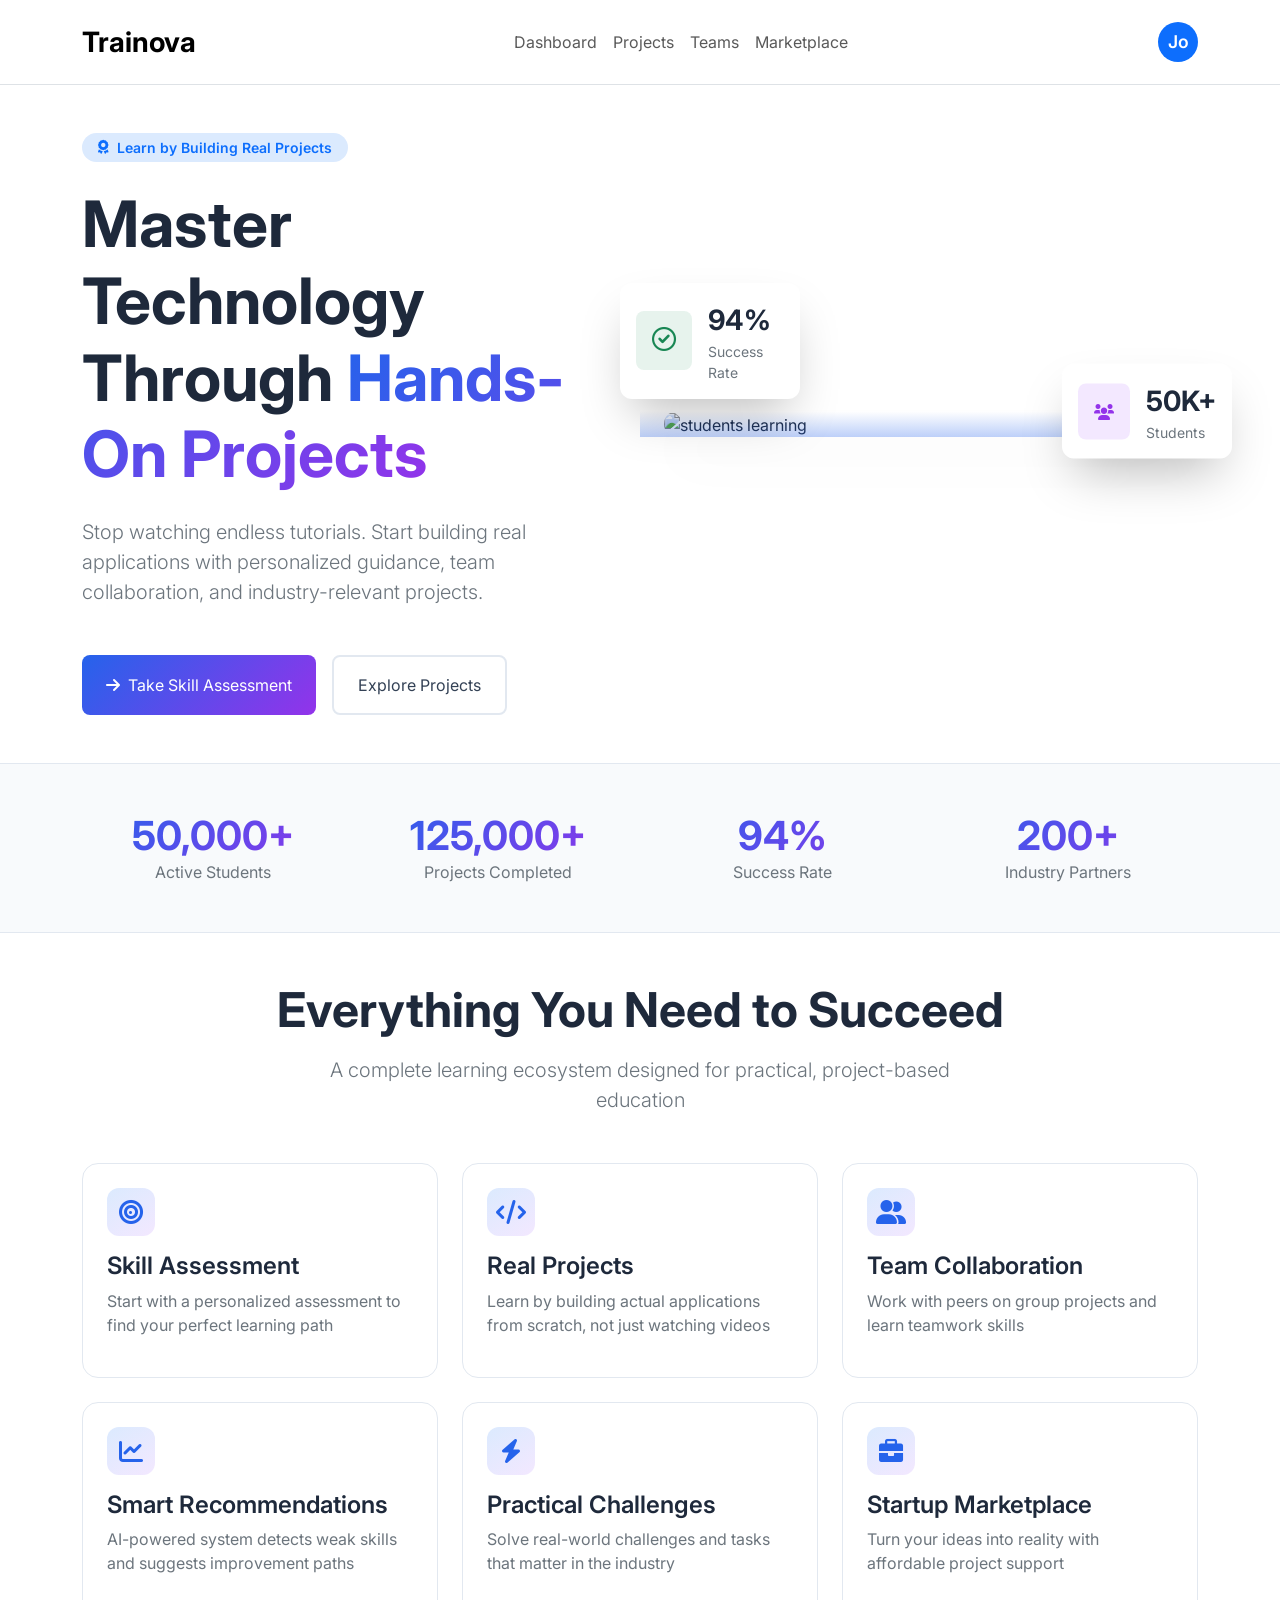
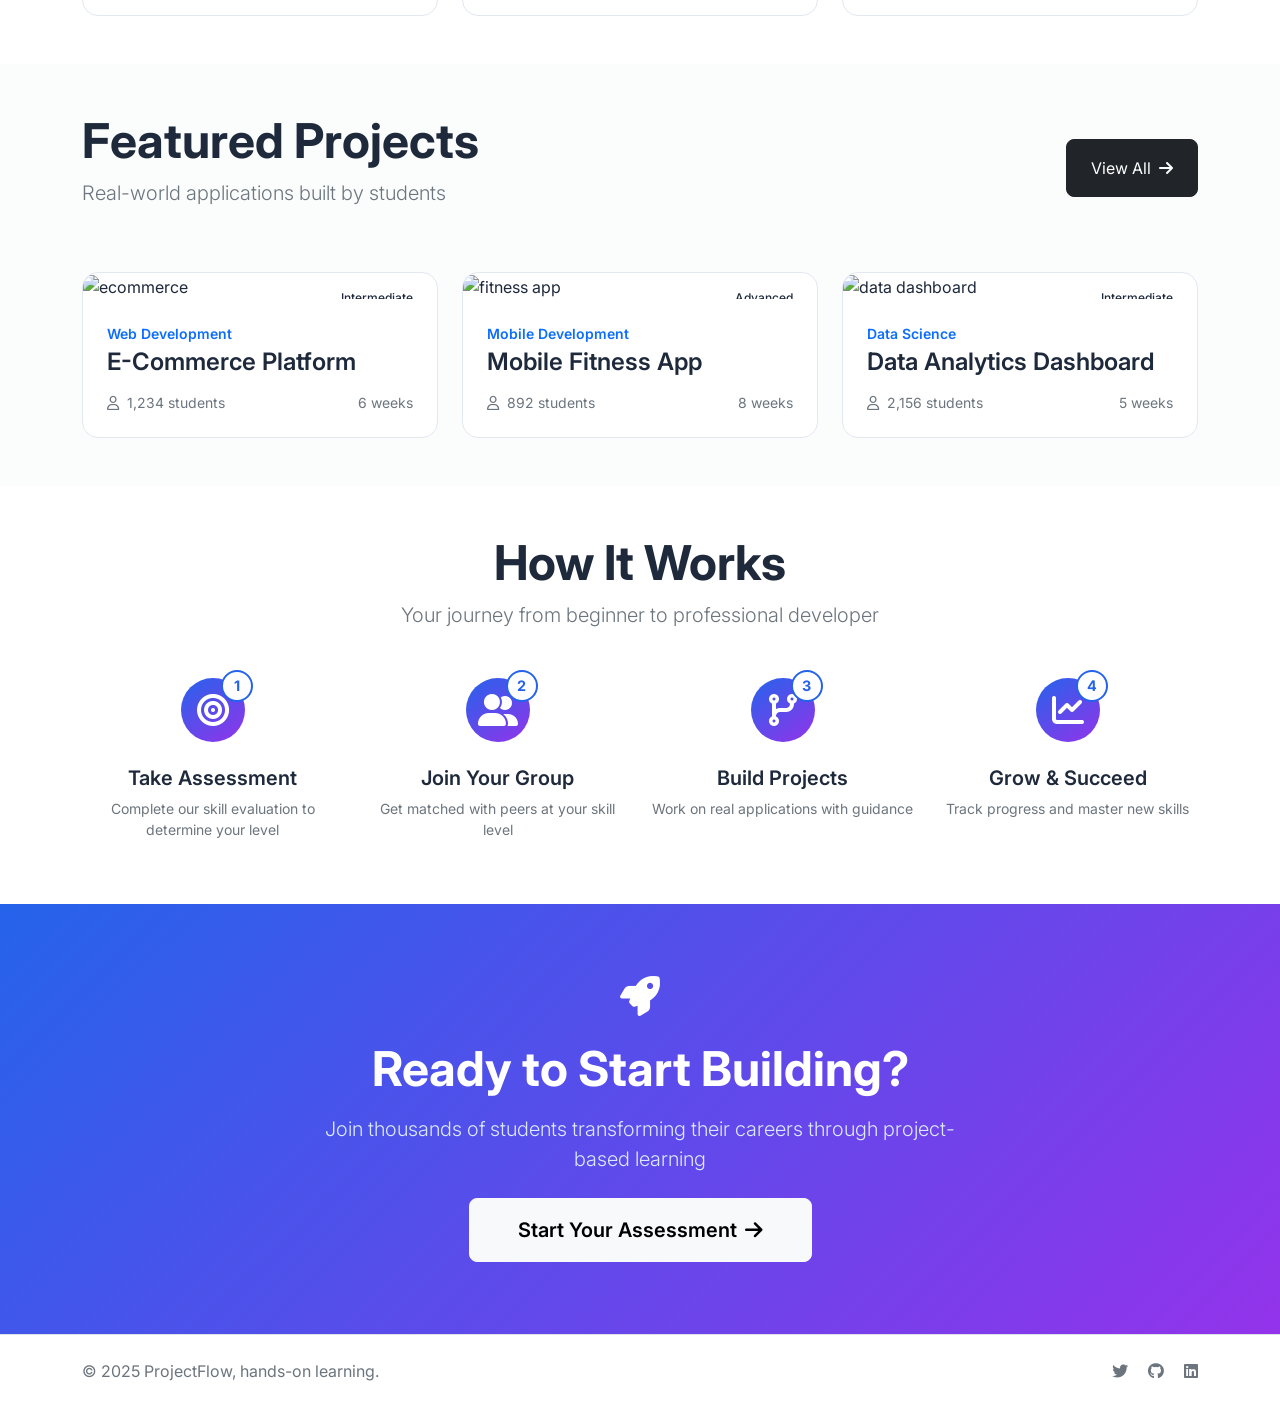
==== index.html @ 9cf28827 "first commit" ====
<!DOCTYPE html>
<html lang="en">

<head>
    <meta charset="UTF-8">
    <meta name="viewport" content="width=device-width, initial-scale=1.0">
    <title>Trainova</title>
    <link href="https://cdn.jsdelivr.net/npm/bootstrap@5.3.0-alpha1/dist/css/bootstrap.min.css" rel="stylesheet">
    <link rel="stylesheet" href="https://cdn.jsdelivr.net/npm/bootstrap-icons@1.11.1/font/bootstrap-icons.css">
    <link rel="stylesheet" href="https://cdnjs.cloudflare.com/ajax/libs/font-awesome/6.0.0-beta3/css/all.min.css">
    <link href="https://fonts.googleapis.com/css2?family=Inter:opsz@14..32&display=swap" rel="stylesheet">
    <link rel="stylesheet" href="style/landingPage.css">
</head>

<body>

<nav class="navbar navbar-expand-lg bg-white border-bottom py-3">
    <div class="container">
        <!-- Left: Brand -->
        <a class="navbar-brand fw-bold fs-3" href="#">
       Trainova
        </a>

        <!-- Toggler for mobile (always visible) -->
        <button class="navbar-toggler" type="button" data-bs-toggle="collapse" data-bs-target="#navbarNav">
            <span class="navbar-toggler-icon"></span>
        </button>

        <!-- Center: Navbar links (collapsible) -->
        <div class="collapse navbar-collapse justify-content-center" id="navbarNav">
            <ul class="navbar-nav">
                <li class="nav-item"><a class="nav-link" href="pages/dashboard.html">Dashboard</a></li>
                <li class="nav-item"><a class="nav-link" href="pages/project.html">Projects</a></li>
                <li class="nav-item"><a class="nav-link" href="pages/team.html">Teams</a></li>
                <li class="nav-item"><a class="nav-link" href="pages/marketplace.html">Marketplace</a></li>
            </ul>
        </div>

        <!-- Right: Circular profile initial OM -->
        <div class="ms-2 d-flex align-items-center">
            <span class="rounded-circle bg-primary text-white d-flex align-items-center justify-content-center fw-semibold" 
                  style="width: 40px; height: 40px; font-size: 1.1rem; cursor: default;">Jo</span>
        </div>
    </div>
</nav>

    <!-- main content (landing page) -->
    <div class="overflow-hidden">

        <!-- HERO SECTION -->
        <section class="py-5 py-lg-6">
            <div class="container">
                <div class="row g-5 align-items-center">
                    <div class="col-lg-6">
                        <div
                            class="d-inline-flex align-items-center gap-2 px-3 py-1 bg-soft-blue text-primary rounded-pill mb-4">
                            <i class="fa-solid fa-award fa-sm"></i>
                            <span class="small fw-semibold">Learn by Building Real Projects</span>
                        </div>
                        <h1 class="display-3 fw-bold mb-4">Master Technology Through <span
                                class="gradient-text">Hands-On Projects</span></h1>
                        <p class="lead text-secondary mb-5">Stop watching endless tutorials. Start building real
                            applications with personalized guidance, team collaboration, and industry-relevant projects.
                        </p>
                        <div class="d-flex flex-wrap gap-3">
                            <a href="#"
                                class="btn btn-gradient py-3 px-4 rounded-3 d-inline-flex align-items-center gap-2">
                                <i class="fa-solid fa-arrow-right"></i> Take Skill Assessment
                            </a>
                            <a href="#"
                                class="btn btn-outline-custom py-3 px-4 rounded-3 d-inline-flex align-items-center gap-2">
                                Explore Projects
                            </a>
                        </div>
                    </div>
                    <div class="col-lg-6 position-relative">
                        <div class="hero-image-wrapper">
                            <img src="https://images.unsplash.com/photo-1759884248009-92c5e957708e?crop=entropy&cs=tinysrgb&fit=max&fm=jpg&ixid=M3w3Nzg4Nzd8MHwxfHNlYXJjaHwxfHxzdHVkZW50cyUyMGxlYXJuaW5nJTIwdGVjaG5vbG9neSUyMGNvZGluZ3xlbnwxfHx8fDE3NzI5NjMyODd8MA&ixlib=rb-4.1.0&q=80&w=1080"
                                alt="students learning" class="img-fluid w-100"
                                style="height: 400px; object-fit: cover;">
                            <div class="position-absolute bottom-0 start-0 w-100 h-100"
                                style="background: linear-gradient(to top, rgba(37,99,235,0.3), transparent);"></div>
                        </div>
                        <!-- floating cards -->
                        <div class="position-absolute bottom-0 start-0 translate-middle-y ms-md-0 ms-2 d-none d-md-block"
                            style="left: -20px!important; bottom: -20px!important;">
                            <div class="floating-card d-flex align-items-center gap-3">
                                <div class="bg-success bg-opacity-10 p-3 rounded-3">
                                    <i class="fa-regular fa-circle-check text-success fs-4"></i>
                                </div>
                                <div>
                                    <div class="fw-bold fs-3">94%</div>
                                    <div class="small text-secondary">Success Rate</div>
                                </div>
                            </div>
                        </div>
                        <div class="position-absolute top-0 end-0 translate-middle-y d-none d-md-block"
                            style="top: 0!important; right: -10px!important;">
                            <div class="floating-card d-flex align-items-center gap-3">
                                <div class="bg-purple bg-opacity-10 p-3 rounded-3" style="background: #f3e8ff;">
                                    <i class="fa-solid fa-users text-purple" style="color: #9333ea;"></i>
                                </div>
                                <div>
                                    <div class="fw-bold fs-3">50K+</div>
                                    <div class="small text-secondary">Students</div>
                                </div>
                            </div>
                        </div>
                    </div>
                </div>
            </div>
        </section>

        <!-- STATS SECTION -->
        <section class="py-5 bg-soft-stats">
            <div class="container">
                <div class="row g-4 text-center">
                    <div class="col-6 col-md-3">
                        <div class="stat-number">50,000+</div>
                        <div class="text-secondary">Active Students</div>
                    </div>
                    <div class="col-6 col-md-3">
                        <div class="stat-number">125,000+</div>
                        <div class="text-secondary">Projects Completed</div>
                    </div>
                    <div class="col-6 col-md-3">
                        <div class="stat-number">94%</div>
                        <div class="text-secondary">Success Rate</div>
                    </div>
                    <div class="col-6 col-md-3">
                        <div class="stat-number">200+</div>
                        <div class="text-secondary">Industry Partners</div>
                    </div>
                </div>
            </div>
        </section>

        <!-- FEATURES SECTION -->
        <section class="py-5">
            <div class="container">
                <div class="text-center mb-5">
                    <h2 class="display-5 fw-bold mb-3">Everything You Need to Succeed</h2>
                    <p class="lead text-secondary mx-auto" style="max-width: 650px;">A complete learning ecosystem
                        designed for practical, project-based education</p>
                </div>
                <div class="row g-4">
                    <!-- feature 1 -->
                    <div class="col-md-6 col-lg-4">
                        <div class="feature-card h-100">
                            <div class="icon-wrapper"><i class="fa-solid fa-bullseye"></i></div>
                            <h4 class="fw-semibold mb-2">Skill Assessment</h4>
                            <p class="text-secondary">Start with a personalized assessment to find your perfect learning
                                path</p>
                        </div>
                    </div>
                    <div class="col-md-6 col-lg-4">
                        <div class="feature-card h-100">
                            <div class="icon-wrapper"><i class="fa-solid fa-code"></i></div>
                            <h4 class="fw-semibold mb-2">Real Projects</h4>
                            <p class="text-secondary">Learn by building actual applications from scratch, not just
                                watching videos</p>
                        </div>
                    </div>
                    <div class="col-md-6 col-lg-4">
                        <div class="feature-card h-100">
                            <div class="icon-wrapper"><i class="fa-solid fa-user-group"></i></div>
                            <h4 class="fw-semibold mb-2">Team Collaboration</h4>
                            <p class="text-secondary">Work with peers on group projects and learn teamwork skills</p>
                        </div>
                    </div>
                    <div class="col-md-6 col-lg-4">
                        <div class="feature-card h-100">
                            <div class="icon-wrapper"><i class="fa-solid fa-chart-line"></i></div>
                            <h4 class="fw-semibold mb-2">Smart Recommendations</h4>
                            <p class="text-secondary">AI-powered system detects weak skills and suggests improvement
                                paths</p>
                        </div>
                    </div>
                    <div class="col-md-6 col-lg-4">
                        <div class="feature-card h-100">
                            <div class="icon-wrapper"><i class="fa-solid fa-bolt"></i></div>
                            <h4 class="fw-semibold mb-2">Practical Challenges</h4>
                            <p class="text-secondary">Solve real-world challenges and tasks that matter in the industry
                            </p>
                        </div>
                    </div>
                    <div class="col-md-6 col-lg-4">
                        <div class="feature-card h-100">
                            <div class="icon-wrapper"><i class="fa-solid fa-briefcase"></i></div>
                            <h4 class="fw-semibold mb-2">Startup Marketplace</h4>
                            <p class="text-secondary">Turn your ideas into reality with affordable project support</p>
                        </div>
                    </div>
                </div>
            </div>
        </section>

        <!-- FEATURED PROJECTS -->
        <section class="py-5 bg-light bg-opacity-50">
            <div class="container">
                <div class="d-flex flex-wrap align-items-center justify-content-between mb-5">
                    <div>
                        <h2 class="display-5 fw-bold">Featured Projects</h2>
                        <p class="lead text-secondary">Real-world applications built by students</p>
                    </div>
                    <a href="#"
                        class="btn btn-dark rounded-3 d-none d-md-inline-flex align-items-center gap-2 px-4 py-3">
                        View All <i class="fa-solid fa-arrow-right"></i>
                    </a>
                </div>
                <div class="row g-4">
                    <!-- project 1 -->
                    <div class="col-md-4">
                        <div class="project-card">
                            <div class="position-relative overflow-hidden">
                                <img src="https://images.unsplash.com/photo-1627634771121-fa3db5779f60?crop=entropy&cs=tinysrgb&fit=max&fm=jpg&ixid=M3w3Nzg4Nzd8MHwxfHNlYXJjaHwxfHx3ZWIlMjBkZXZlbG9wbWVudCUyMHByb2plY3R8ZW58MXx8fHwxNzcyOTU2MDE5fDA&ixlib=rb-4.1.0&q=80&w=1080"
                                    class="project-img w-100" alt="ecommerce">
                                <span class="level-badge">Intermediate</span>
                            </div>
                            <div class="p-4">
                                <div class="text-primary small fw-semibold mb-1">Web Development</div>
                                <h4 class="fw-semibold">E-Commerce Platform</h4>
                                <div class="d-flex justify-content-between text-secondary small mt-3">
                                    <span><i class="fa-regular fa-user me-1"></i> 1,234 students</span>
                                    <span>6 weeks</span>
                                </div>
                            </div>
                        </div>
                    </div>
                    <!-- project 2 -->
                    <div class="col-md-4">
                        <div class="project-card">
                            <div class="position-relative overflow-hidden">
                                <img src="https://images.unsplash.com/photo-1633250391894-397930e3f5f2?crop=entropy&cs=tinysrgb&fit=max&fm=jpg&ixid=M3w3Nzg4Nzd8MHwxfHNlYXJjaHwxfHxtb2JpbGUlMjBhcHAlMjBkZXZlbG9wbWVudHxlbnwxfHx8fDE3NzI4OTg1NTV8MA&ixlib=rb-4.1.0&q=80&w=1080"
                                    class="project-img w-100" alt="fitness app">
                                <span class="level-badge">Advanced</span>
                            </div>
                            <div class="p-4">
                                <div class="text-primary small fw-semibold mb-1">Mobile Development</div>
                                <h4 class="fw-semibold">Mobile Fitness App</h4>
                                <div class="d-flex justify-content-between text-secondary small mt-3">
                                    <span><i class="fa-regular fa-user me-1"></i> 892 students</span>
                                    <span>8 weeks</span>
                                </div>
                            </div>
                        </div>
                    </div>
                    <!-- project 3 -->
                    <div class="col-md-4">
                        <div class="project-card">
                            <div class="position-relative overflow-hidden">
                                <img src="https://images.unsplash.com/photo-1666875753105-c63a6f3bdc86?crop=entropy&cs=tinysrgb&fit=max&fm=jpg&ixid=M3w3Nzg4Nzd8MHwxfHNlYXJjaHwxfHxkYXRhJTIwc2NpZW5jZSUyMGFuYWx5dGljc3xlbnwxfHx8fDE3NzI4OTQ1MjN8MA&ixlib=rb-4.1.0&q=80&w=1080"
                                    class="project-img w-100" alt="data dashboard">
                                <span class="level-badge">Intermediate</span>
                            </div>
                            <div class="p-4">
                                <div class="text-primary small fw-semibold mb-1">Data Science</div>
                                <h4 class="fw-semibold">Data Analytics Dashboard</h4>
                                <div class="d-flex justify-content-between text-secondary small mt-3">
                                    <span><i class="fa-regular fa-user me-1"></i> 2,156 students</span>
                                    <span>5 weeks</span>
                                </div>
                            </div>
                        </div>
                    </div>
                </div>
                <!-- mobile view all button -->
                <div class="text-center mt-4 d-md-none">
                    <a href="#" class="btn btn-dark rounded-3 px-5 py-2">View All</a>
                </div>
            </div>
        </section>

        <!-- HOW IT WORKS -->
        <section class="py-5">
            <div class="container">
                <div class="text-center mb-5">
                    <h2 class="display-5 fw-bold">How It Works</h2>
                    <p class="lead text-secondary">Your journey from beginner to professional developer</p>
                </div>
                <div class="row g-4">
                    <!-- step 1 -->
                    <div class="col-md-3 text-center">
                        <div class="step-circle">
                            <i class="fa-solid fa-bullseye text-white fs-2"></i>
                            <div class="step-number">1</div>
                        </div>
                        <h5 class="fw-semibold">Take Assessment</h5>
                        <p class="text-secondary small">Complete our skill evaluation to determine your level</p>
                    </div>
                    <div class="col-md-3 text-center">
                        <div class="step-circle">
                            <i class="fa-solid fa-user-group text-white fs-2"></i>
                            <div class="step-number">2</div>
                        </div>
                        <h5 class="fw-semibold">Join Your Group</h5>
                        <p class="text-secondary small">Get matched with peers at your skill level</p>
                    </div>
                    <div class="col-md-3 text-center">
                        <div class="step-circle">
                            <i class="fa-solid fa-code-branch text-white fs-2"></i>
                            <div class="step-number">3</div>
                        </div>
                        <h5 class="fw-semibold">Build Projects</h5>
                        <p class="text-secondary small">Work on real applications with guidance</p>
                    </div>
                    <div class="col-md-3 text-center">
                        <div class="step-circle">
                            <i class="fa-solid fa-chart-line text-white fs-2"></i>
                            <div class="step-number">4</div>
                        </div>
                        <h5 class="fw-semibold">Grow & Succeed</h5>
                        <p class="text-secondary small">Track progress and master new skills</p>
                    </div>
                </div>
            </div>
        </section>

        <!-- CTA SECTION -->
        <section class="py-5 cta-gradient">
            <div class="container text-center text-white py-4">
                <i class="fa-solid fa-rocket fs-1 mb-4"></i>
                <h2 class="display-5 fw-bold mb-3">Ready to Start Building?</h2>
                <p class="lead text-blue-100 mb-4 mx-auto" style="max-width: 650px;">Join thousands of students
                    transforming their careers through project-based learning</p>
                <a href="#"
                    class="btn btn-light rounded-3 py-3 px-5 d-inline-flex align-items-center gap-2 fs-5 fw-semibold">
                    Start Your Assessment <i class="fa-solid fa-arrow-right"></i>
                </a>
            </div>
        </section>
    </div>

    <!-- simple footer -->
    <footer class="bg-white border-top py-4">
        <div class="container d-flex flex-wrap justify-content-between align-items-center">
            <span class="text-secondary">© 2025 ProjectFlow, hands-on learning.</span>
            <span class="text-secondary">
                <i class="fa-brands fa-twitter ms-3"></i>
                <i class="fa-brands fa-github ms-3"></i>
                <i class="fa-brands fa-linkedin ms-3"></i>
            </span>
        </div>
    </footer>

    <!-- Bootstrap JS for toggler etc (optional) -->
    <script src="https://cdn.jsdelivr.net/npm/bootstrap@5.3.0-alpha1/dist/js/bootstrap.bundle.min.js"></script>
</body>

</html>
---- style/landingPage.css ----
* {
      font-family: 'Inter', system-ui, -apple-system, 'Segoe UI', Roboto, sans-serif;
    }
    body {
      background-color: #ffffff;
      color: #1e293b;
    }
    /* gradient text utility */
    .gradient-text {
      background: linear-gradient(135deg, #2563eb, #9333ea);
      -webkit-background-clip: text;
      -webkit-text-fill-color: transparent;
      background-clip: text;
    }
    .bg-soft-blue {
      background-color: #dbeafe;
    }
    .btn-gradient {
      background: linear-gradient(135deg, #2563eb, #9333ea);
      border: none;
      color: white;
      transition: all 0.2s ease;
    }
    .btn-gradient:hover {
      background: linear-gradient(135deg, #1d4ed8, #7e22ce);
      box-shadow: 0 20px 25px -5px rgba(37, 99, 235, 0.3), 0 8px 10px -6px rgba(147, 51, 234, 0.3);
      color: white;
    }
    .btn-outline-custom {
      border: 2px solid #e2e8f0;
      background: white;
      color: #334155;
    }
    .btn-outline-custom:hover {
      border-color: #93c5fd;
      background: white;
      box-shadow: 0 10px 15px -3px rgba(0,0,0,0.1);
    }
    .feature-card {
      background: white;
      border: 1px solid #e2e8f0;
      border-radius: 1rem;
      padding: 1.5rem;
      transition: all 0.2s;
    }
    .feature-card:hover {
      box-shadow: 0 20px 25px -5px rgba(0,0,0,0.1), 0 8px 10px -6px rgba(0,0,0,0.02);
      border-color: #b3d9ff;
    }
    .icon-wrapper {
      width: 3rem;
      height: 3rem;
      background: linear-gradient(145deg, #dbeafe, #f3e8ff);
      border-radius: 0.75rem;
      display: flex;
      align-items: center;
      justify-content: center;
      margin-bottom: 1rem;
      transition: transform 0.15s;
    }
    .feature-card:hover .icon-wrapper {
      transform: scale(1.1);
    }
    .icon-wrapper i {
      font-size: 1.5rem;
      color: #2563eb;
    }
    .stat-number {
      font-size: 2.5rem;
      font-weight: 700;
      background: linear-gradient(135deg, #2563eb, #9333ea);
      -webkit-background-clip: text;
      -webkit-text-fill-color: transparent;
      background-clip: text;
      line-height: 1.2;
    }
    .floating-card {
      background: white;
      border-radius: 0.75rem;
      padding: 1rem;
      box-shadow: 0 25px 50px -12px rgba(0,0,0,0.25);
      max-width: 180px;
    }
    .project-card {
      border-radius: 1rem;
      overflow: hidden;
      border: 1px solid #e2e8f0;
      background: white;
      transition: box-shadow 0.2s;
    }
    .project-card:hover {
      box-shadow: 0 25px 50px -12px rgba(0,0,0,0.25);
    }
    .project-img {
      height: 200px;
      object-fit: cover;
      transition: transform 0.3s;
    }
    .project-card:hover .project-img {
      transform: scale(1.05);
    }
    .level-badge {
      position: absolute;
      top: 12px;
      right: 12px;
      background: rgba(255,255,255,0.9);
      backdrop-filter: blur(4px);
      padding: 0.25rem 0.75rem;
      border-radius: 9999px;
      font-size: 0.75rem;
      font-weight: 500;
      color: #1e293b;
    }
    .step-circle {
      width: 4rem;
      height: 4rem;
      background: linear-gradient(145deg, #2563eb, #9333ea);
      border-radius: 50%;
      display: flex;
      align-items: center;
      justify-content: center;
      margin: 0 auto 1.5rem;
      position: relative;
    }
    .step-number {
      position: absolute;
      top: -8px;
      right: -8px;
      width: 2rem;
      height: 2rem;
      background: white;
      border: 2px solid #2563eb;
      border-radius: 50%;
      display: flex;
      align-items: center;
      justify-content: center;
      font-weight: 700;
      font-size: 0.9rem;
      color: #2563eb;
    }
    .bg-glass {
      background-color: rgba(255,255,255,0.5);
      backdrop-filter: blur(4px);
    }
    /* custom container spacing */
    section { padding: 5rem 0; }
    @media (max-width: 768px) { section { padding: 3rem 0; } }
    .bg-soft-stats {
      background-color: #f8fafc;
      border-top: 1px solid #e2e8f0;
      border-bottom: 1px solid #e2e8f0;
    }
    .cta-gradient {
      background: linear-gradient(135deg, #2563eb, #9333ea);
    }
    .text-blue-100 { color: #dbeafe; }
    .hero-image-wrapper {
      border-radius: 1.5rem;
      overflow: hidden;
      box-shadow: 0 25px 50px -12px rgba(0,0,0,0.25);
    }
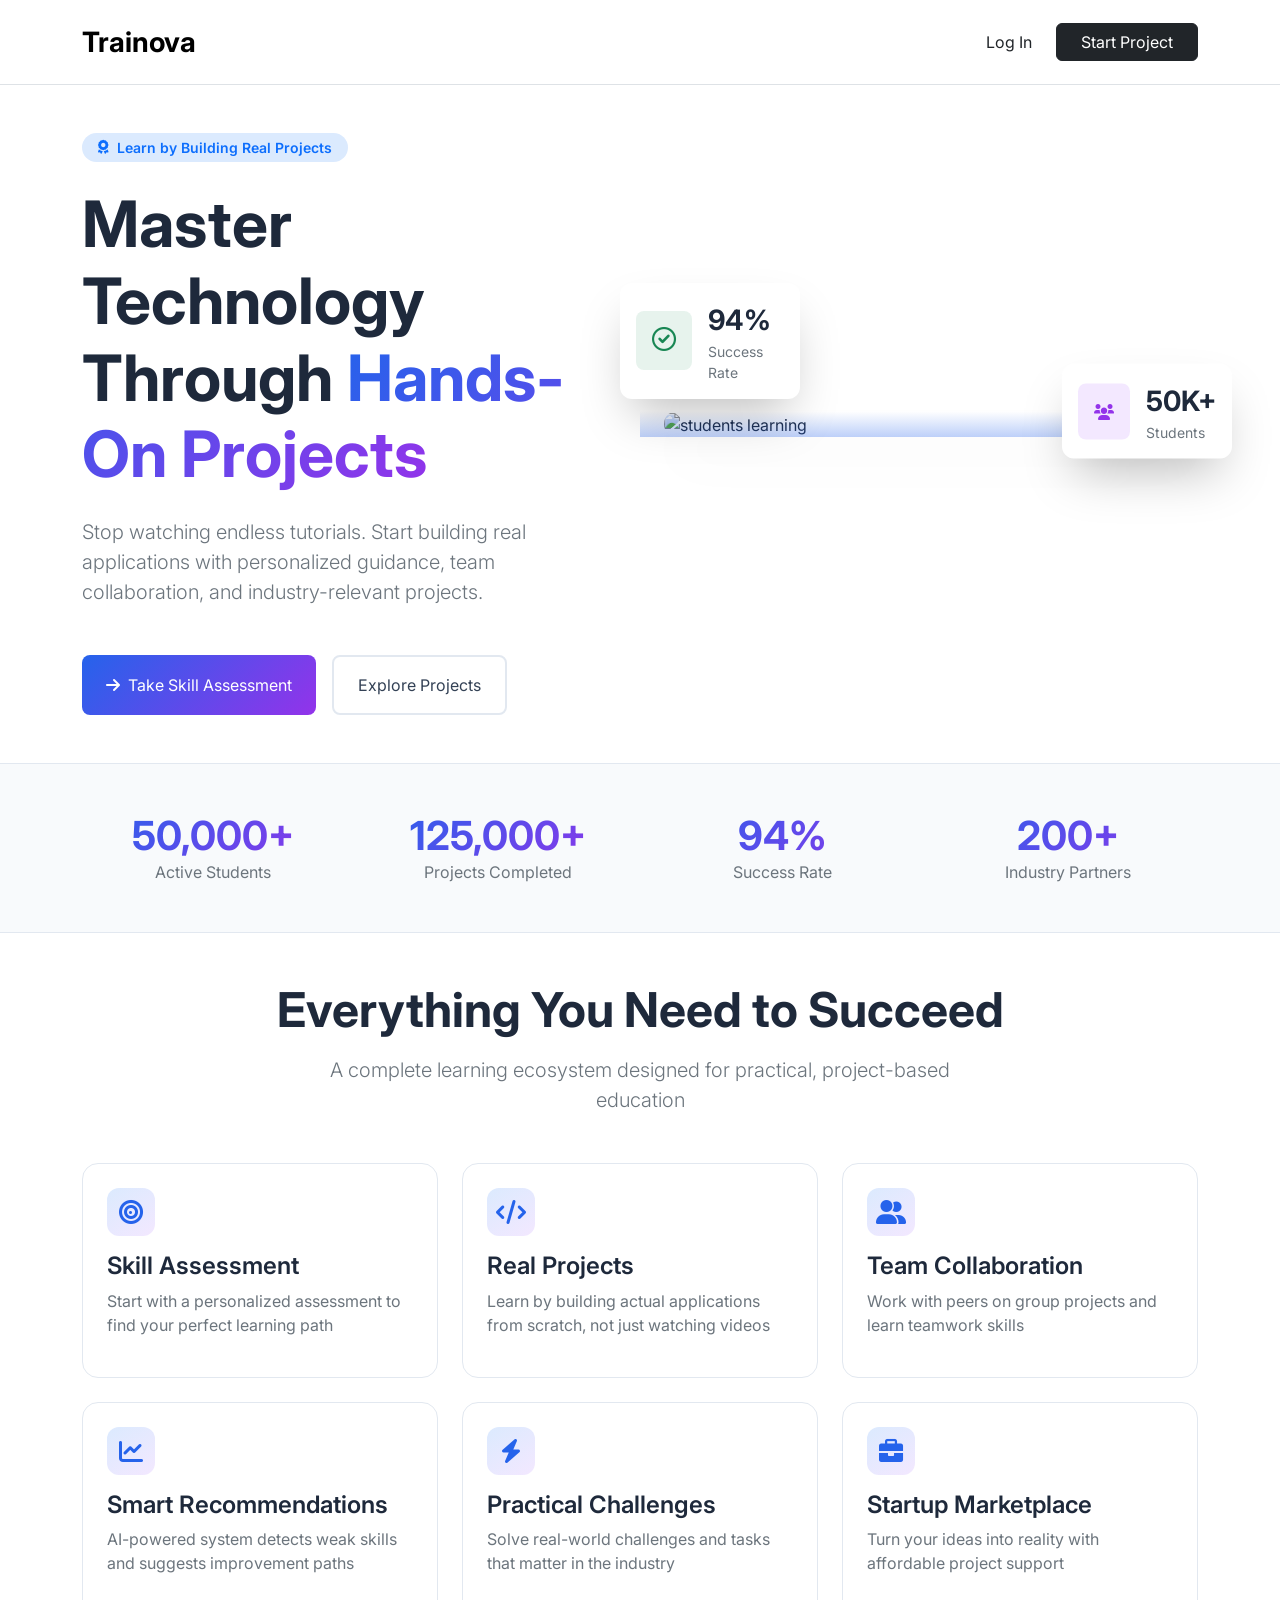
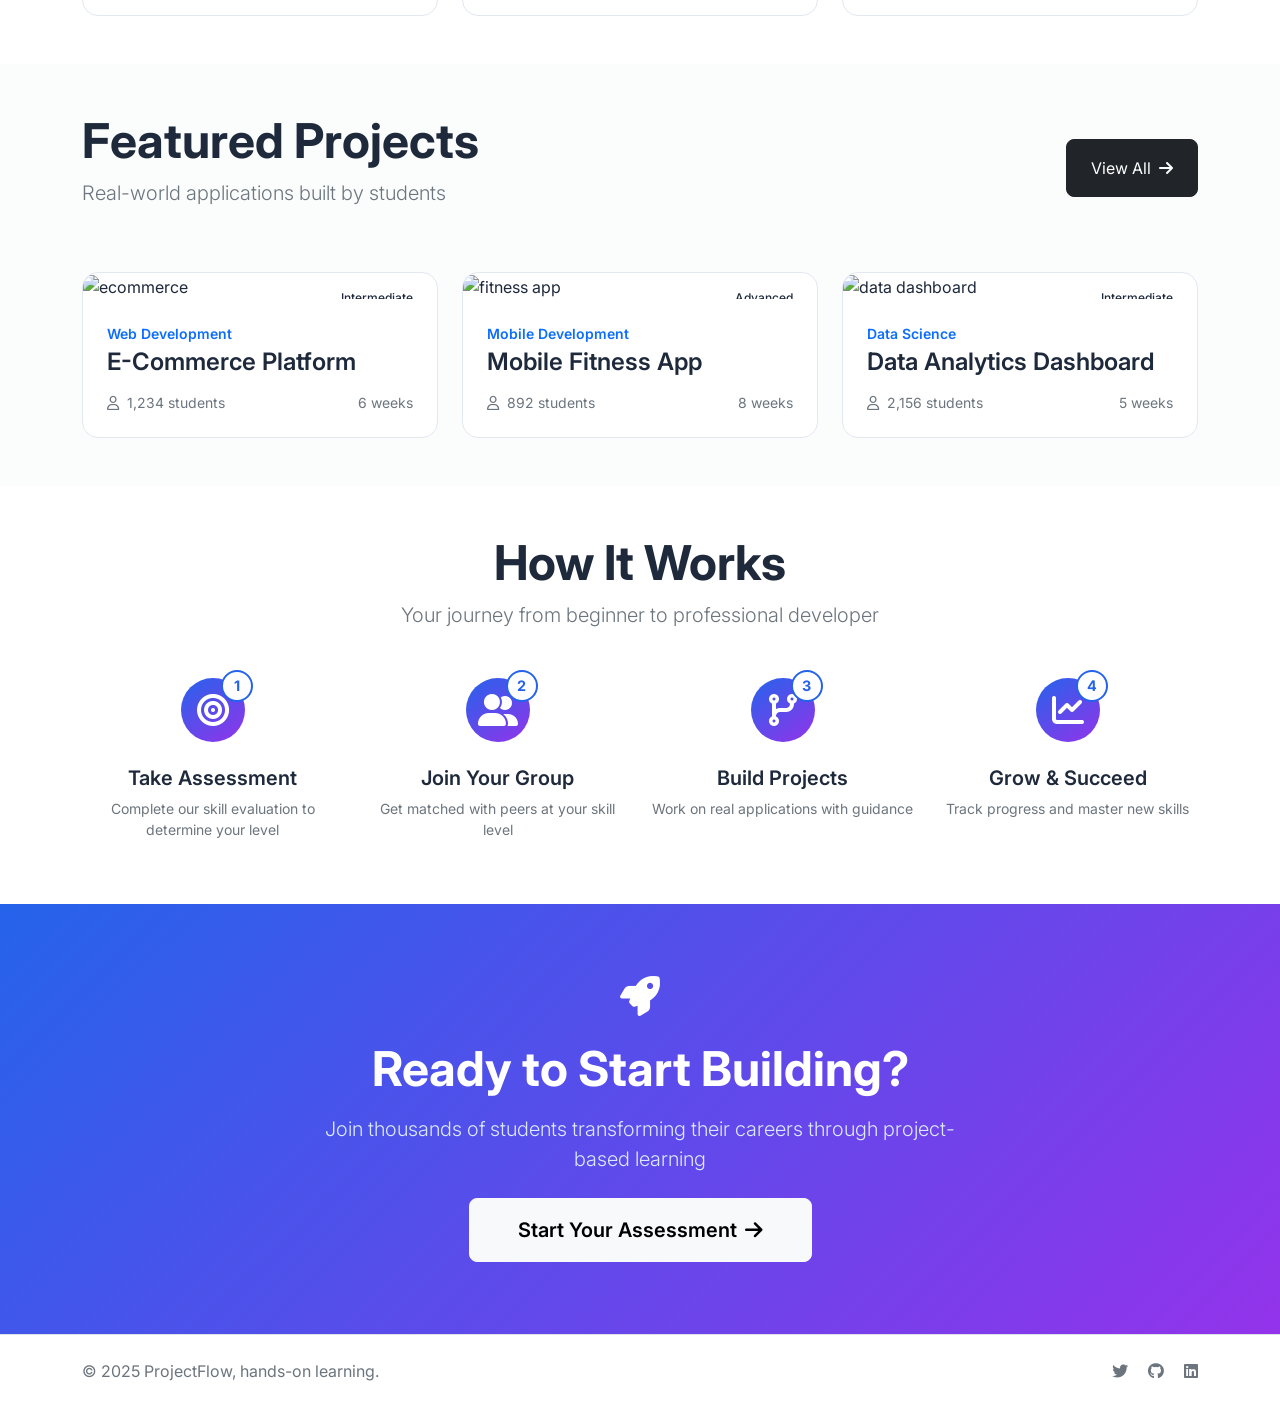
==== commit 009a998e: "update project" ====
--- a/index.html
+++ b/index.html
@@ -13,33 +13,21 @@
 </head>
 
 <body>
-
 <nav class="navbar navbar-expand-lg bg-white border-bottom py-3">
     <div class="container">
-        <!-- Left: Brand -->
-        <a class="navbar-brand fw-bold fs-3" href="#">
-       Trainova
+        <a class="navbar-brand fw-bold fs-3" href="index.html">
+            Trainova
         </a>
 
-        <!-- Toggler for mobile (always visible) -->
         <button class="navbar-toggler" type="button" data-bs-toggle="collapse" data-bs-target="#navbarNav">
             <span class="navbar-toggler-icon"></span>
         </button>
 
-        <!-- Center: Navbar links (collapsible) -->
-        <div class="collapse navbar-collapse justify-content-center" id="navbarNav">
-            <ul class="navbar-nav">
-                <li class="nav-item"><a class="nav-link" href="pages/dashboard.html">Dashboard</a></li>
-                <li class="nav-item"><a class="nav-link" href="pages/project.html">Projects</a></li>
-                <li class="nav-item"><a class="nav-link" href="pages/team.html">Teams</a></li>
-                <li class="nav-item"><a class="nav-link" href="pages/marketplace.html">Marketplace</a></li>
-            </ul>
-        </div>
-
-        <!-- Right: Circular profile initial OM -->
-        <div class="ms-2 d-flex align-items-center">
-            <span class="rounded-circle bg-primary text-white d-flex align-items-center justify-content-center fw-semibold" 
-                  style="width: 40px; height: 40px; font-size: 1.1rem; cursor: default;">Jo</span>
+        <div class="collapse navbar-collapse" id="navbarNav">
+            <div class="ms-auto d-flex gap-4 align-items-center">
+                <a href="pages/login.html" class="text-decoration-none text-dark">Log In</a>
+                <a href="pages/assessment.html" class="btn btn-dark px-4">Start Project</a>
+            </div>
         </div>
     </div>
 </nav>
--- a/style/landingPage.css
+++ b/style/landingPage.css
@@ -1,41 +1,48 @@
     * {
       font-family: 'Inter', system-ui, -apple-system, 'Segoe UI', Roboto, sans-serif;
     }
+
     body {
       background-color: #ffffff;
       color: #1e293b;
     }
-    /* gradient text utility */
+
     .gradient-text {
       background: linear-gradient(135deg, #2563eb, #9333ea);
       -webkit-background-clip: text;
       -webkit-text-fill-color: transparent;
       background-clip: text;
     }
+
     .bg-soft-blue {
       background-color: #dbeafe;
     }
+
     .btn-gradient {
       background: linear-gradient(135deg, #2563eb, #9333ea);
       border: none;
       color: white;
       transition: all 0.2s ease;
     }
+
     .btn-gradient:hover {
       background: linear-gradient(135deg, #1d4ed8, #7e22ce);
       box-shadow: 0 20px 25px -5px rgba(37, 99, 235, 0.3), 0 8px 10px -6px rgba(147, 51, 234, 0.3);
       color: white;
     }
+
     .btn-outline-custom {
       border: 2px solid #e2e8f0;
       background: white;
       color: #334155;
     }
+
     .btn-outline-custom:hover {
       border-color: #93c5fd;
       background: white;
-      box-shadow: 0 10px 15px -3px rgba(0,0,0,0.1);
+      box-shadow: 0 10px 15px -3px rgba(0, 0, 0, 0.1);
     }
+
     .feature-card {
       background: white;
       border: 1px solid #e2e8f0;
@@ -43,10 +50,12 @@
       padding: 1.5rem;
       transition: all 0.2s;
     }
+
     .feature-card:hover {
-      box-shadow: 0 20px 25px -5px rgba(0,0,0,0.1), 0 8px 10px -6px rgba(0,0,0,0.02);
+      box-shadow: 0 20px 25px -5px rgba(0, 0, 0, 0.1), 0 8px 10px -6px rgba(0, 0, 0, 0.02);
       border-color: #b3d9ff;
     }
+
     .icon-wrapper {
       width: 3rem;
       height: 3rem;
@@ -58,13 +67,16 @@
       margin-bottom: 1rem;
       transition: transform 0.15s;
     }
+
     .feature-card:hover .icon-wrapper {
       transform: scale(1.1);
     }
+
     .icon-wrapper i {
       font-size: 1.5rem;
       color: #2563eb;
     }
+
     .stat-number {
       font-size: 2.5rem;
       font-weight: 700;
@@ -74,13 +86,15 @@
       background-clip: text;
       line-height: 1.2;
     }
+
     .floating-card {
       background: white;
       border-radius: 0.75rem;
       padding: 1rem;
-      box-shadow: 0 25px 50px -12px rgba(0,0,0,0.25);
+      box-shadow: 0 25px 50px -12px rgba(0, 0, 0, 0.25);
       max-width: 180px;
     }
+
     .project-card {
       border-radius: 1rem;
       overflow: hidden;
@@ -88,22 +102,26 @@
       background: white;
       transition: box-shadow 0.2s;
     }
+
     .project-card:hover {
-      box-shadow: 0 25px 50px -12px rgba(0,0,0,0.25);
+      box-shadow: 0 25px 50px -12px rgba(0, 0, 0, 0.25);
     }
+
     .project-img {
       height: 200px;
       object-fit: cover;
       transition: transform 0.3s;
     }
+
     .project-card:hover .project-img {
       transform: scale(1.05);
     }
+
     .level-badge {
       position: absolute;
       top: 12px;
       right: 12px;
-      background: rgba(255,255,255,0.9);
+      background: rgba(255, 255, 255, 0.9);
       backdrop-filter: blur(4px);
       padding: 0.25rem 0.75rem;
       border-radius: 9999px;
@@ -111,6 +129,7 @@
       font-weight: 500;
       color: #1e293b;
     }
+
     .step-circle {
       width: 4rem;
       height: 4rem;
@@ -122,6 +141,7 @@
       margin: 0 auto 1.5rem;
       position: relative;
     }
+
     .step-number {
       position: absolute;
       top: -8px;
@@ -138,24 +158,39 @@
       font-size: 0.9rem;
       color: #2563eb;
     }
+
     .bg-glass {
-      background-color: rgba(255,255,255,0.5);
+      background-color: rgba(255, 255, 255, 0.5);
       backdrop-filter: blur(4px);
     }
+
     /* custom container spacing */
-    section { padding: 5rem 0; }
-    @media (max-width: 768px) { section { padding: 3rem 0; } }
+    section {
+      padding: 5rem 0;
+    }
+
+    @media (max-width: 768px) {
+      section {
+        padding: 3rem 0;
+      }
+    }
+
     .bg-soft-stats {
       background-color: #f8fafc;
       border-top: 1px solid #e2e8f0;
       border-bottom: 1px solid #e2e8f0;
     }
+
     .cta-gradient {
       background: linear-gradient(135deg, #2563eb, #9333ea);
     }
-    .text-blue-100 { color: #dbeafe; }
+
+    .text-blue-100 {
+      color: #dbeafe;
+    }
+
     .hero-image-wrapper {
       border-radius: 1.5rem;
       overflow: hidden;
-      box-shadow: 0 25px 50px -12px rgba(0,0,0,0.25);
+      box-shadow: 0 25px 50px -12px rgba(0, 0, 0, 0.25);
     }
